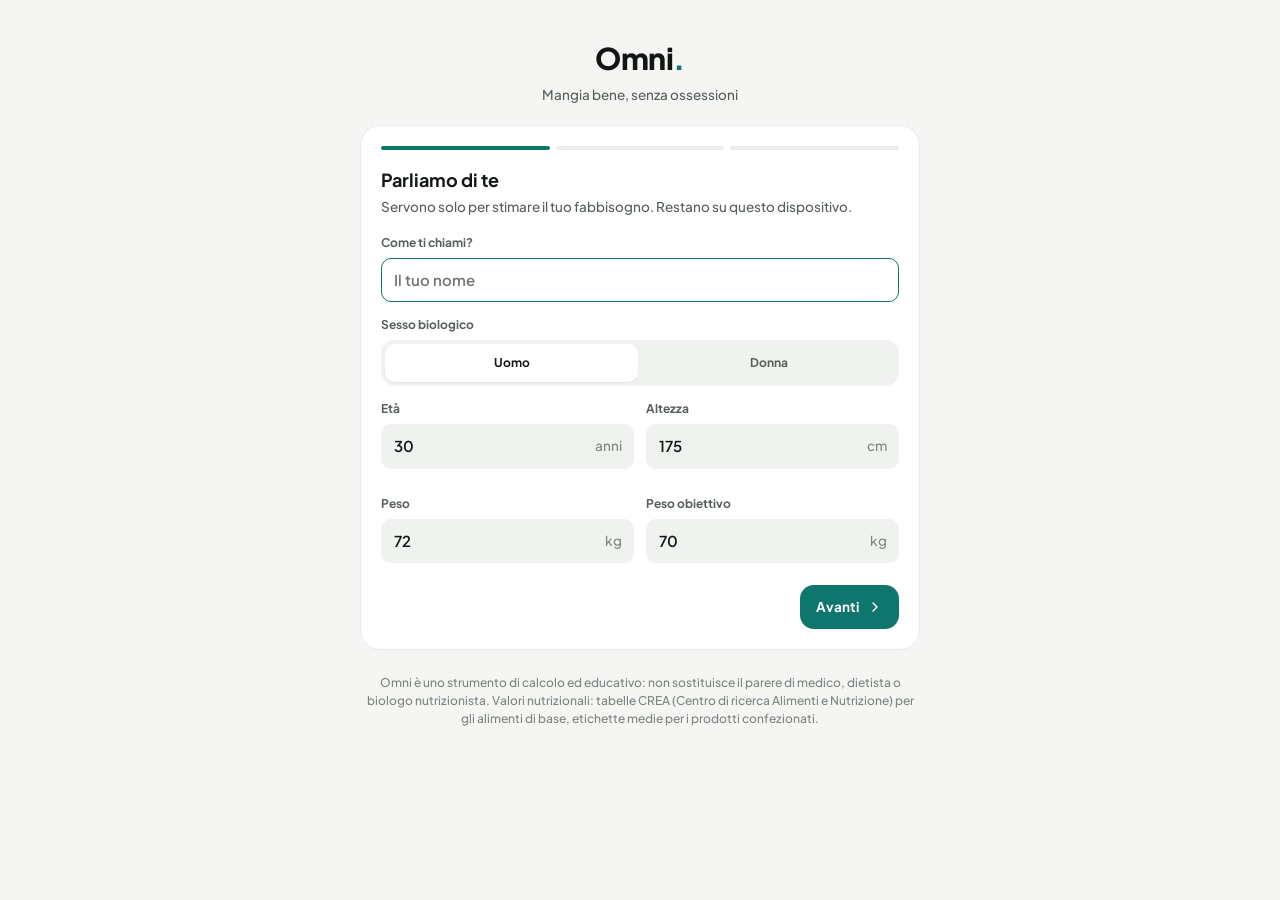
==== index.html @ 766cdf30 "Add files via upload" ====
<!DOCTYPE html>
<html lang="it">
<head>
<meta charset="utf-8">
<meta name="viewport" content="width=device-width, initial-scale=1, viewport-fit=cover">
<meta name="description" content="Piano al grammo, scambi equivalenti e spesa. Flessibile, mai ossessivo.">
<meta name="theme-color" content="#f5f6f4" media="(prefers-color-scheme: light)">
<meta name="theme-color" content="#0c100f" media="(prefers-color-scheme: dark)">
<meta name="apple-mobile-web-app-capable" content="yes">
<meta name="mobile-web-app-capable" content="yes">
<meta name="apple-mobile-web-app-status-bar-style" content="default">
<meta name="apple-mobile-web-app-title" content="Omni">
<title>Omni · Mangia bene, senza ossessioni</title>
<link rel="manifest" href="manifest.webmanifest">
<link rel="icon" type="image/png" sizes="32x32" href="icons/favicon-32.png">
<link rel="apple-touch-icon" href="icons/apple-touch-icon.png">
<link rel="preload" href="fonts/PlusJakartaSans-var.woff" as="font" type="font/woff" crossorigin>
<link rel="stylesheet" href="css/app.css">
</head>
<body>

<header class="app-header">
  <div class="header-left">
    <div class="greeting" id="hdr-greeting">Ciao<small id="hdr-sub"></small></div>
  </div>
  <div class="brand" id="brand" aria-label="Omni">Omni<span class="dot">.</span></div>
  <div class="header-right">
    <button class="avatar-btn" id="hdr-avatar" data-action="go" data-tab="profilo" aria-label="Apri il profilo">OM</button>
  </div>
</header>

<nav class="tabbar" role="tablist" aria-label="Sezioni" id="tabbar"></nav>

<main id="main">
  <section class="view" id="view-oggi" role="tabpanel" aria-label="Oggi"></section>
  <section class="view" id="view-piano" role="tabpanel" aria-label="Piano"></section>
  <section class="view" id="view-scambi" role="tabpanel" aria-label="Scambi"></section>
  <section class="view" id="view-spesa" role="tabpanel" aria-label="Spesa"></section>
  <section class="view" id="view-profilo" role="tabpanel" aria-label="Profilo"></section>
</main>

<button class="fab hidden" id="fab" data-action="open-add-menu" aria-label="Aggiungi">
  <svg class="ic ic-lg" viewBox="0 0 24 24" fill="none" stroke="currentColor" stroke-width="2.2" stroke-linecap="round" aria-hidden="true"><path d="M5 12h14"/><path d="M12 5v14"/></svg>
  <span>Aggiungi</span>
</button>

<div id="wizard-root"></div>
<div id="overlay-root"></div>
<div class="toast-wrap" id="toast-root" aria-live="polite"></div>

<noscript><p style="padding:24px">Omni ha bisogno di JavaScript per funzionare.</p></noscript>

<script src="js/icons.js"></script>
<script src="js/foods.js"></script>
<script src="js/content.js"></script>
<script src="js/core.js"></script>
<script src="js/planner.js"></script>
<script src="js/ui.js"></script>
<script src="js/view-oggi.js"></script>
<script src="js/view-piano.js"></script>
<script src="js/view-scambi.js"></script>
<script src="js/view-spesa.js"></script>
<script src="js/view-profilo.js"></script>
<script src="js/wizard.js"></script>
<script src="js/main.js"></script>
</body>
</html>
---- css/app.css ----
/* ==========================================================================
   OMNI · Design system
   Un solo colore di marca (teal), macro con colori dedicati,
   nessun colore di "allarme" per i numeri nutrizionali.
   ========================================================================== */

@font-face {
  font-family: 'Plus Jakarta Sans';
  src: url('../fonts/PlusJakartaSans-var.woff') format('woff');
  font-weight: 400 800;
  font-style: normal;
  font-display: swap;
}

/* ---------- Token: tema chiaro (base) ---------- */
:root {
  --bg: #f5f6f4;
  --surface: #ffffff;
  --surface-2: #f0f2ef;
  --surface-3: #e5e8e4;
  --text: #121714;
  --text-2: #56605a;
  --text-3: #7c857f;
  --border: rgba(18, 23, 20, 0.08);
  --border-strong: rgba(18, 23, 20, 0.16);

  --brand: #0f766e;
  --brand-hover: #0d6961;
  --brand-ink: #ffffff;
  --brand-soft: rgba(15, 118, 110, 0.1);
  --brand-text: #0f766e;

  --pro: #2563eb;
  --cho: #b7700a;
  --fat: #be3175;
  --veg: #3d8b47;
  --ok: #15803d;
  --ok-soft: rgba(21, 128, 61, 0.1);
  --danger: #c62828;
  --danger-soft: rgba(198, 40, 40, 0.09);
  --calm: #6d5bd0;
  --calm-soft: rgba(109, 91, 208, 0.09);

  --track: rgba(18, 23, 20, 0.08);
  --overlay: rgba(10, 14, 12, 0.45);
  --shadow-sm: 0 1px 2px rgba(18, 23, 20, 0.06);
  --shadow-lg: 0 18px 48px rgba(18, 23, 20, 0.16);

  --fs-xs: 12px;
  --fs-sm: 13.5px;
  --fs-md: 15px;
  --fs-lg: 18px;
  --fs-xl: 22px;
  --fs-num: 34px;

  --r-sm: 10px;
  --r-md: 14px;
  --r-lg: 20px;

  --header-h: 60px;
  --tabbar-h: 64px;
  --font: 'Plus Jakarta Sans', -apple-system, BlinkMacSystemFont, 'Segoe UI', Roboto, sans-serif;
  color-scheme: light;
}

/* ---------- Token: tema scuro ---------- */
@media (prefers-color-scheme: dark) {
  :root:not([data-theme="light"]) {
    --bg: #0c100f;
    --surface: #141918;
    --surface-2: #1b2120;
    --surface-3: #252c2a;
    --text: #edf1ef;
    --text-2: #a1aba6;
    --text-3: #7d8782;
    --border: rgba(255, 255, 255, 0.07);
    --border-strong: rgba(255, 255, 255, 0.15);
    --brand: #45c4a8;
    --brand-hover: #5bd0b6;
    --brand-ink: #04211b;
    --brand-soft: rgba(69, 196, 168, 0.13);
    --brand-text: #6fd6be;
    --pro: #74a9ff;
    --cho: #f0b450;
    --fat: #f285b8;
    --veg: #7cc68a;
    --ok: #5ad48a;
    --ok-soft: rgba(90, 212, 138, 0.12);
    --danger: #f47c7c;
    --danger-soft: rgba(244, 124, 124, 0.12);
    --calm: #a99bf5;
    --calm-soft: rgba(169, 155, 245, 0.12);
    --track: rgba(255, 255, 255, 0.08);
    --overlay: rgba(0, 0, 0, 0.6);
    --shadow-sm: 0 1px 2px rgba(0, 0, 0, 0.3);
    --shadow-lg: 0 18px 48px rgba(0, 0, 0, 0.55);
    color-scheme: dark;
  }
}
:root[data-theme="dark"] {
  --bg: #0c100f;
  --surface: #141918;
  --surface-2: #1b2120;
  --surface-3: #252c2a;
  --text: #edf1ef;
  --text-2: #a1aba6;
  --text-3: #7d8782;
  --border: rgba(255, 255, 255, 0.07);
  --border-strong: rgba(255, 255, 255, 0.15);
  --brand: #45c4a8;
  --brand-hover: #5bd0b6;
  --brand-ink: #04211b;
  --brand-soft: rgba(69, 196, 168, 0.13);
  --brand-text: #6fd6be;
  --pro: #74a9ff;
  --cho: #f0b450;
  --fat: #f285b8;
  --veg: #7cc68a;
  --ok: #5ad48a;
  --ok-soft: rgba(90, 212, 138, 0.12);
  --danger: #f47c7c;
  --danger-soft: rgba(244, 124, 124, 0.12);
  --calm: #a99bf5;
  --calm-soft: rgba(169, 155, 245, 0.12);
  --track: rgba(255, 255, 255, 0.08);
  --overlay: rgba(0, 0, 0, 0.6);
  --shadow-sm: 0 1px 2px rgba(0, 0, 0, 0.3);
  --shadow-lg: 0 18px 48px rgba(0, 0, 0, 0.55);
  color-scheme: dark;
}

/* ---------- Base ---------- */
*, *::before, *::after { box-sizing: border-box; margin: 0; padding: 0; }
html { -webkit-text-size-adjust: 100%; }
body {
  font-family: var(--font);
  background: var(--bg);
  color: var(--text);
  font-size: var(--fs-md);
  font-weight: 500;
  line-height: 1.5;
  min-height: 100vh;
  -webkit-font-smoothing: antialiased;
  -webkit-tap-highlight-color: transparent;
  padding-bottom: 40px;
}
button, input, select, textarea { font: inherit; color: inherit; }
button { cursor: pointer; background: none; border: none; }
a { color: var(--brand-text); }
.ic { width: 20px; height: 20px; flex-shrink: 0; }
.ic-sm { width: 16px; height: 16px; }
.ic-lg { width: 24px; height: 24px; }
.num { font-variant-numeric: tabular-nums; }
.muted { color: var(--text-2); }
.faint { color: var(--text-3); }
.small { font-size: var(--fs-sm); }
.xs { font-size: var(--fs-xs); }
.hidden { display: none !important; }
.sr-only { position: absolute; width: 1px; height: 1px; overflow: hidden; clip: rect(0 0 0 0); white-space: nowrap; }

:focus-visible { outline: 2px solid var(--brand); outline-offset: 2px; border-radius: 6px; }

@media (prefers-reduced-motion: reduce) {
  *, *::before, *::after { animation-duration: 0.01ms !important; transition-duration: 0.01ms !important; }
}

/* ---------- Header: tre colonne realmente simmetriche ---------- */
.app-header {
  position: sticky; top: 0; z-index: 40;
  height: var(--header-h);
  padding: 0 24px;
  padding-top: env(safe-area-inset-top);
  box-sizing: content-box;
  display: grid;
  grid-template-columns: minmax(0, 1fr) auto minmax(0, 1fr);
  align-items: center;
  gap: 12px;
  background: color-mix(in srgb, var(--surface) 88%, transparent);
  backdrop-filter: blur(14px);
  -webkit-backdrop-filter: blur(14px);
  border-bottom: 1px solid var(--border);
}
.header-left { min-width: 0; }
.greeting { font-size: var(--fs-md); font-weight: 700; white-space: nowrap; overflow: hidden; text-overflow: ellipsis; }
.greeting small { display: block; font-size: var(--fs-xs); font-weight: 500; color: var(--text-2); }
.brand {
  font-size: 22px; font-weight: 800; letter-spacing: -0.6px;
  color: var(--text); display: inline-flex; align-items: baseline;
}
.brand .dot { color: var(--brand); }
.header-right { display: flex; justify-content: flex-end; }
.avatar-btn {
  width: 38px; height: 38px; border-radius: 50%;
  background: var(--brand-soft); color: var(--brand-text);
  font-weight: 700; font-size: 13px;
  display: inline-flex; align-items: center; justify-content: center;
}
.avatar-btn:hover { background: color-mix(in srgb, var(--brand) 22%, transparent); }

/* ---------- Navigazione ---------- */
.tabbar {
  display: flex; justify-content: center; gap: 4px;
  max-width: 1100px; margin: 16px auto 0; padding: 0 24px;
}
.tab {
  min-height: 42px; padding: 8px 16px; border-radius: 999px;
  display: inline-flex; align-items: center; gap: 8px;
  color: var(--text-2); font-weight: 600; font-size: var(--fs-sm);
  transition: background 0.15s, color 0.15s;
}
.tab:hover { background: var(--surface-2); color: var(--text); }
.tab[aria-selected="true"] { background: var(--surface); color: var(--text); box-shadow: var(--shadow-sm), 0 0 0 1px var(--border); }
.tab[aria-selected="true"] .ic { color: var(--brand-text); }

@media (max-width: 820px) {
  .app-header { padding-left: 16px; padding-right: 16px; }
  .greeting { display: none; }
  body { padding-bottom: calc(var(--tabbar-h) + env(safe-area-inset-bottom) + 24px); }
  .tabbar {
    position: fixed; left: 0; right: 0; bottom: 0; z-index: 45;
    margin: 0; padding: 6px 8px calc(6px + env(safe-area-inset-bottom));
    background: color-mix(in srgb, var(--surface) 94%, transparent);
    backdrop-filter: blur(14px); -webkit-backdrop-filter: blur(14px);
    border-top: 1px solid var(--border);
    gap: 0; justify-content: space-around;
  }
  .tab {
    flex: 1; flex-direction: column; gap: 3px; padding: 6px 2px; min-height: 52px;
    font-size: 11px; border-radius: 12px;
  }
  .tab[aria-selected="true"] { background: none; box-shadow: none; color: var(--brand-text); }
  .tab:hover { background: none; }
}

/* ---------- Layout ---------- */
main { max-width: 1100px; margin: 0 auto; padding: 20px 24px 0; }
@media (max-width: 820px) { main { padding: 14px 16px 0; } }
.view { display: none; }
.view.active { display: block; animation: fade 0.18s ease; }
@keyframes fade { from { opacity: 0; transform: translateY(3px); } to { opacity: 1; transform: none; } }

.split { display: grid; grid-template-columns: 400px minmax(0, 1fr); gap: 20px; align-items: start; }
.split-wide { display: grid; grid-template-columns: minmax(0, 1.1fr) minmax(0, 1fr); gap: 20px; align-items: start; }
@media (max-width: 960px) { .split, .split-wide { grid-template-columns: 1fr; } }
.today-wrap { max-width: 720px; margin: 0 auto; }
.stack > * + * { margin-top: 16px; }
.row { display: flex; align-items: center; gap: 10px; }
.row-wrap { display: flex; align-items: center; gap: 8px; flex-wrap: wrap; }
.between { display: flex; align-items: center; justify-content: space-between; gap: 10px; }
.spacer { flex: 1; }
.grid-2 { display: grid; grid-template-columns: 1fr 1fr; gap: 12px; }
.grid-3 { display: grid; grid-template-columns: repeat(3, 1fr); gap: 12px; }
@media (max-width: 560px) { .grid-3 { gap: 8px; } }

/* ---------- Card ---------- */
.card {
  background: var(--surface);
  border: 1px solid var(--border);
  border-radius: var(--r-lg);
  padding: 20px;
}
@media (max-width: 560px) { .card { padding: 16px; } }
.card + .card { margin-top: 16px; }
.card-head { display: flex; align-items: center; justify-content: space-between; gap: 10px; margin-bottom: 14px; }
.card-title { font-size: var(--fs-lg); font-weight: 700; letter-spacing: -0.2px; display: flex; align-items: center; gap: 8px; }
.card-sub { color: var(--text-2); font-size: var(--fs-sm); margin-top: -8px; margin-bottom: 16px; }
.section-label { font-size: var(--fs-xs); font-weight: 700; color: var(--text-2); margin-bottom: 8px; letter-spacing: 0.02em; }
.divider { height: 1px; background: var(--border); margin: 16px 0; border: 0; }

/* ---------- Pulsanti ---------- */
.btn {
  min-height: 44px; padding: 10px 16px; border-radius: var(--r-md);
  display: inline-flex; align-items: center; justify-content: center; gap: 8px;
  font-weight: 700; font-size: var(--fs-sm); white-space: nowrap;
  transition: background 0.15s, color 0.15s, transform 0.1s;
}
.btn:active { transform: scale(0.985); }
.btn:disabled { opacity: 0.45; cursor: not-allowed; }
.btn-primary { background: var(--brand); color: var(--brand-ink); }
.btn-primary:hover { background: var(--brand-hover); }
.btn-secondary { background: var(--surface-2); color: var(--text); }
.btn-secondary:hover { background: var(--surface-3); }
.btn-ghost { color: var(--text-2); }
.btn-ghost:hover { background: var(--surface-2); color: var(--text); }
.btn-soft { background: var(--brand-soft); color: var(--brand-text); }
.btn-soft:hover { background: color-mix(in srgb, var(--brand) 20%, transparent); }
.btn-danger { background: var(--danger-soft); color: var(--danger); }
.btn-block { width: 100%; }
.btn-sm { min-height: 36px; padding: 6px 12px; font-size: var(--fs-xs); border-radius: var(--r-sm); }
.icon-btn {
  width: 40px; height: 40px; border-radius: var(--r-sm);
  display: inline-flex; align-items: center; justify-content: center;
  color: var(--text-2); flex-shrink: 0;
}
.icon-btn:hover { background: var(--surface-2); color: var(--text); }
.icon-btn.sm { width: 34px; height: 34px; }

/* ---------- Form ---------- */
.field { display: flex; flex-direction: column; gap: 6px; margin-bottom: 14px; }
.field > label, .field-label { font-size: var(--fs-xs); font-weight: 700; color: var(--text-2); }
.input, select.input {
  width: 100%; min-height: 44px; padding: 10px 12px;
  background: var(--surface-2); border: 1px solid transparent; border-radius: var(--r-sm);
  font-weight: 600; font-size: var(--fs-md); color: var(--text);
  transition: border-color 0.15s, background 0.15s;
}
.input:focus { outline: none; border-color: var(--brand); background: var(--surface); }
.input[readonly] { color: var(--text-2); }
.input-num { text-align: center; font-variant-numeric: tabular-nums; }
.input-suffix { position: relative; }
.input-suffix .input { padding-right: 44px; }
.input-suffix .suffix { position: absolute; right: 12px; top: 50%; transform: translateY(-50%); color: var(--text-3); font-size: var(--fs-sm); pointer-events: none; }
.help { font-size: var(--fs-xs); color: var(--text-3); }
select.input { appearance: none; background-image: linear-gradient(45deg, transparent 50%, var(--text-3) 50%), linear-gradient(135deg, var(--text-3) 50%, transparent 50%); background-position: calc(100% - 18px) 50%, calc(100% - 13px) 50%; background-size: 5px 5px; background-repeat: no-repeat; padding-right: 32px; }

.seg { display: grid; grid-auto-flow: column; grid-auto-columns: 1fr; gap: 4px; background: var(--surface-2); padding: 4px; border-radius: var(--r-md); }
.seg button { min-height: 38px; padding: 6px 8px; border-radius: var(--r-sm); font-size: var(--fs-xs); font-weight: 700; color: var(--text-2); }
.seg button[aria-pressed="true"] { background: var(--surface); color: var(--text); box-shadow: var(--shadow-sm); }
@media (max-width: 420px) { .seg.wrap4 { grid-auto-flow: row; grid-template-columns: 1fr 1fr; } }

.chips { display: flex; flex-wrap: wrap; gap: 6px; }
.chip {
  min-height: 34px; padding: 6px 12px; border-radius: 999px;
  background: var(--surface-2); color: var(--text-2);
  font-size: var(--fs-xs); font-weight: 700;
  display: inline-flex; align-items: center; gap: 6px;
}
.chip:hover { color: var(--text); }
.chip[aria-pressed="true"] { background: var(--text); color: var(--surface); }

.switch { position: relative; width: 42px; height: 26px; flex-shrink: 0; }
.switch input { opacity: 0; width: 100%; height: 100%; position: absolute; margin: 0; cursor: pointer; z-index: 1; }
.switch span { position: absolute; inset: 0; background: var(--surface-3); border-radius: 999px; transition: background 0.15s; }
.switch span::after { content: ''; position: absolute; width: 20px; height: 20px; left: 3px; top: 3px; border-radius: 50%; background: #fff; box-shadow: 0 1px 3px rgba(0,0,0,.25); transition: transform 0.15s; }
.switch input:checked + span { background: var(--brand); }
.switch input:checked + span::after { transform: translateX(16px); }
.switch input:focus-visible + span { outline: 2px solid var(--brand); outline-offset: 2px; }

.check { display: flex; align-items: flex-start; gap: 10px; font-size: var(--fs-sm); cursor: pointer; }
.check input { width: 18px; height: 18px; margin-top: 2px; accent-color: var(--brand); flex-shrink: 0; }

/* ---------- Barre ---------- */
.bar { height: 8px; background: var(--track); border-radius: 999px; overflow: hidden; }
.bar > i { display: block; height: 100%; width: 0; border-radius: 999px; background: var(--brand); transition: width 0.35s cubic-bezier(.4,0,.2,1); }
.bar.lg { height: 10px; }

/* ---------- Oggi: date strip ---------- */
.datebar { display: flex; align-items: center; gap: 4px; margin-bottom: 10px; }
.month-btn { position: relative; display: inline-flex; align-items: center; gap: 6px; font-weight: 700; font-size: var(--fs-md); padding: 6px 10px; border-radius: var(--r-sm); text-transform: capitalize; }
.month-btn:hover { background: var(--surface-2); }
.month-btn input { position: absolute; inset: 0; opacity: 0; width: 100%; cursor: pointer; }
.days { display: grid; grid-template-columns: repeat(7, 1fr); gap: 6px; margin-bottom: 16px; }
.day {
  min-height: 60px; border-radius: var(--r-md); background: var(--surface);
  border: 1px solid var(--border);
  display: flex; flex-direction: column; align-items: center; justify-content: center; gap: 1px;
}
.day small { font-size: 11px; font-weight: 600; color: var(--text-2); text-transform: capitalize; }
.day b { font-size: 16px; font-weight: 700; font-variant-numeric: tabular-nums; }
.day i { width: 5px; height: 5px; border-radius: 50%; background: transparent; }
.day.logged i { background: var(--brand); }
.day.today small { color: var(--brand-text); }
.day[aria-current="date"] { background: var(--text); border-color: var(--text); }
.day[aria-current="date"] small, .day[aria-current="date"] b { color: var(--surface); }
.day[aria-current="date"].logged i { background: var(--surface); }
.day.future { opacity: 0.6; }

/* ---------- Oggi: nota del coach ---------- */
.coach {
  display: flex; gap: 12px; align-items: flex-start;
  padding: 14px 16px; border-radius: var(--r-lg);
  background: var(--brand-soft); color: var(--text); margin-bottom: 16px;
}
.coach .ic { color: var(--brand-text); margin-top: 2px; }
.coach b { display: block; font-size: var(--fs-sm); font-weight: 700; }
.coach p { font-size: var(--fs-sm); color: var(--text-2); }
.coach .btn { margin-left: auto; }
.coach.calm { background: var(--calm-soft); }
.coach.calm .ic { color: var(--calm); }

/* ---------- Oggi: riepilogo ---------- */
.kcal-hero { display: flex; align-items: flex-end; justify-content: space-between; gap: 12px; flex-wrap: wrap; margin-bottom: 10px; }
.kcal-num { font-size: var(--fs-num); font-weight: 800; letter-spacing: -1px; line-height: 1; font-variant-numeric: tabular-nums; }
.kcal-num span { font-size: var(--fs-md); font-weight: 600; color: var(--text-2); letter-spacing: 0; }
.status-pill { font-size: var(--fs-xs); font-weight: 700; padding: 5px 10px; border-radius: 999px; background: var(--surface-2); color: var(--text-2); }
.status-pill.ok { background: var(--ok-soft); color: var(--ok); }
.status-pill.calm { background: var(--calm-soft); color: var(--calm); }
.macro { background: var(--surface-2); border-radius: var(--r-md); padding: 12px; }
.macro-top { display: flex; justify-content: space-between; align-items: center; gap: 6px; margin-bottom: 4px; }
.macro-name { font-size: var(--fs-xs); font-weight: 700; display: inline-flex; align-items: center; gap: 6px; }
.macro-name::before { content: ''; width: 8px; height: 8px; border-radius: 50%; background: currentColor; }
.macro-val { font-size: var(--fs-xl); font-weight: 800; font-variant-numeric: tabular-nums; letter-spacing: -0.4px; }
.macro-val span { font-size: var(--fs-sm); font-weight: 600; color: var(--text-2); }
.macro-delta { font-size: 11.5px; color: var(--text-2); margin-top: 6px; font-weight: 600; }
.macro-delta.ok { color: var(--ok); }
.macro .bar { margin-top: 8px; height: 6px; }
@media (max-width: 480px) {
  .macro { padding: 10px; }
  .macro-val { font-size: var(--fs-lg); }
  .macro-name { font-size: 11px; }
}
.c-pro { color: var(--pro); } .c-cho { color: var(--cho); } .c-fat { color: var(--fat); } .c-veg { color: var(--veg); }
.bg-pro { background: var(--pro) !important; } .bg-cho { background: var(--cho) !important; } .bg-fat { background: var(--fat) !important; }

.complete-day {
  margin-top: 16px; padding: 12px 14px; border-radius: var(--r-md);
  background: var(--surface-2); display: flex; align-items: center; gap: 12px; flex-wrap: wrap;
}
.complete-day p { flex: 1; min-width: 200px; font-size: var(--fs-sm); color: var(--text-2); }
.complete-day b { color: var(--text); display: block; }

/* ---------- Oggi: acqua ---------- */
.water { display: flex; align-items: center; gap: 12px; flex-wrap: wrap; }
.water-info { flex: 1; min-width: 160px; }
.water-info .between { margin-bottom: 8px; }
.water .bar > i { background: var(--pro); }
.water-btns { display: flex; gap: 6px; }

/* ---------- Oggi: pasti ---------- */
.meal { background: var(--surface); border: 1px solid var(--border); border-radius: var(--r-lg); padding: 14px 16px; }
.meal + .meal { margin-top: 12px; }
.meal-head { display: flex; align-items: center; gap: 8px; margin-bottom: 4px; }
.meal-name { font-size: var(--fs-md); font-weight: 700; background: none; border: 1px solid transparent; border-radius: 8px; padding: 4px 6px; margin-left: -6px; min-width: 0; flex: 1; }
.meal-name:hover { border-color: var(--border); }
.meal-name:focus { outline: none; border-color: var(--brand); background: var(--surface-2); }
.meal-kcal { font-size: var(--fs-sm); color: var(--text-2); font-weight: 600; white-space: nowrap; font-variant-numeric: tabular-nums; }
.item {
  display: flex; align-items: center; gap: 10px;
  padding: 10px 0; border-top: 1px solid var(--border);
}
.item:first-of-type { border-top: 0; }
.item-dot { width: 8px; height: 8px; border-radius: 50%; flex-shrink: 0; }
.item-main { flex: 1; min-width: 0; }
.item-name { font-weight: 600; font-size: var(--fs-sm); white-space: nowrap; overflow: hidden; text-overflow: ellipsis; }
.item-meta { font-size: var(--fs-xs); color: var(--text-2); font-variant-numeric: tabular-nums; }
.item-grams { width: 74px; min-height: 38px; padding: 6px 4px; text-align: center; font-weight: 700; font-size: var(--fs-sm); }
.item-grams-wrap { position: relative; }
.item-grams-wrap::after { content: 'g'; position: absolute; right: 8px; top: 50%; transform: translateY(-50%); font-size: var(--fs-xs); color: var(--text-3); pointer-events: none; }
.item-grams-wrap .input { padding-right: 18px; }
.item.free .item-name { white-space: normal; }
.badge { font-size: 10.5px; font-weight: 700; padding: 2px 7px; border-radius: 999px; background: var(--surface-2); color: var(--text-2); white-space: nowrap; }
.badge.home { background: var(--ok-soft); color: var(--ok); }
.badge.calm { background: var(--calm-soft); color: var(--calm); }
.swap-drawer { padding: 4px 0 12px; }
.swap-list { display: grid; grid-template-columns: repeat(auto-fill, minmax(210px, 1fr)); gap: 8px; margin-top: 8px; }
.swap-opt {
  text-align: left; padding: 10px 12px; border-radius: var(--r-md);
  background: var(--surface-2); border: 1px solid transparent;
  display: flex; align-items: center; justify-content: space-between; gap: 8px;
}
.swap-opt:hover { border-color: var(--brand); }
.swap-opt b { font-size: var(--fs-sm); font-weight: 600; display: block; }
.swap-opt small { color: var(--text-2); font-size: var(--fs-xs); }
.swap-opt .g { font-weight: 800; color: var(--brand-text); font-variant-numeric: tabular-nums; white-space: nowrap; }

.ghost {
  margin-top: 6px; padding: 12px; border-radius: var(--r-md);
  border: 1px dashed var(--border-strong);
  display: flex; gap: 8px; flex-wrap: wrap; align-items: center;
}
.ghost-load { text-align: left; flex: 1; min-width: 200px; padding: 8px 10px; border-radius: var(--r-sm); }
.ghost-load:hover { background: var(--brand-soft); }
.ghost-load b { display: flex; align-items: center; gap: 6px; font-size: var(--fs-sm); color: var(--brand-text); }
.ghost-load small { display: block; color: var(--text-2); font-size: var(--fs-xs); margin-top: 2px; }
.meal-foot { display: flex; gap: 6px; margin-top: 6px; flex-wrap: wrap; }

.fab {
  position: fixed; right: max(24px, calc((100vw - 1100px) / 2 + 24px)); bottom: 28px; z-index: 44;
  height: 56px; padding: 0 20px 0 16px; border-radius: 999px;
  background: var(--brand); color: var(--brand-ink);
  display: inline-flex; align-items: center; gap: 8px; font-weight: 700;
  box-shadow: var(--shadow-lg);
}
.fab:hover { background: var(--brand-hover); }
@media (max-width: 820px) {
  .fab { right: 16px; bottom: calc(var(--tabbar-h) + env(safe-area-inset-bottom) + 14px); width: 56px; padding: 0; justify-content: center; }
  .fab span { display: none; }
}

/* ---------- Overlay: sheet / dialog ---------- */
.overlay {
  position: fixed; inset: 0; z-index: 100; background: var(--overlay);
  display: flex; align-items: center; justify-content: center; padding: 16px;
  animation: fade 0.15s ease;
}
.sheet {
  width: 100%; max-width: 520px; max-height: min(88vh, 760px);
  background: var(--surface); border-radius: 22px; box-shadow: var(--shadow-lg);
  display: flex; flex-direction: column; overflow: hidden;
}
.sheet-head { display: flex; align-items: center; gap: 8px; padding: 16px 16px 8px 20px; }
.sheet-head h2 { font-size: var(--fs-lg); font-weight: 700; flex: 1; }
.sheet-body { padding: 8px 20px 20px; overflow-y: auto; overscroll-behavior: contain; }
.sheet-foot { padding: 12px 20px calc(16px + env(safe-area-inset-bottom)); border-top: 1px solid var(--border); display: flex; gap: 8px; }
.sheet-foot .btn { flex: 1; }
@media (max-width: 640px) {
  .overlay { align-items: flex-end; padding: 0; }
  .sheet { max-width: none; border-radius: 22px 22px 0 0; max-height: 92vh; animation: up 0.22s cubic-bezier(.2,.8,.2,1); }
}
@keyframes up { from { transform: translateY(40px); opacity: 0.6; } to { transform: none; opacity: 1; } }

.action-list { display: flex; flex-direction: column; gap: 4px; }
.action {
  display: flex; align-items: center; gap: 14px; padding: 12px; border-radius: var(--r-md); text-align: left; width: 100%;
}
.action:hover { background: var(--surface-2); }
.action .ic-wrap { width: 40px; height: 40px; border-radius: 12px; background: var(--surface-2); display: inline-flex; align-items: center; justify-content: center; color: var(--text-2); flex-shrink: 0; }
.action:hover .ic-wrap { background: var(--surface); }
.action b { display: block; font-size: var(--fs-sm); font-weight: 700; }
.action small { color: var(--text-2); font-size: var(--fs-xs); }
.action.brand .ic-wrap { background: var(--brand-soft); color: var(--brand-text); }
.action.calm .ic-wrap { background: var(--calm-soft); color: var(--calm); }
.action.danger b { color: var(--danger); }

.preset-grid { display: grid; grid-template-columns: repeat(2, 1fr); gap: 8px; }
.preset {
  padding: 12px; border-radius: var(--r-md); background: var(--surface-2); text-align: left;
  border: 2px solid transparent; display: flex; flex-direction: column; gap: 2px;
}
.preset[aria-pressed="true"] { border-color: var(--calm); background: var(--calm-soft); }
.preset .em { font-size: 22px; line-height: 1.2; }
.preset b { font-size: var(--fs-sm); font-weight: 700; }
.preset small { color: var(--text-2); font-size: var(--fs-xs); }

.preview-box { background: var(--surface-2); border-radius: var(--r-md); padding: 12px; display: flex; justify-content: space-between; gap: 8px; flex-wrap: wrap; font-size: var(--fs-sm); }

/* ---------- Toast ---------- */
.toast-wrap { position: fixed; left: 50%; transform: translateX(-50%); bottom: 28px; z-index: 200; width: max-content; max-width: calc(100vw - 32px); }
@media (max-width: 820px) { .toast-wrap { bottom: calc(var(--tabbar-h) + env(safe-area-inset-bottom) + 16px); } }
.toast {
  display: flex; align-items: center; gap: 12px;
  background: var(--text); color: var(--surface);
  padding: 12px 12px 12px 18px; border-radius: 999px; box-shadow: var(--shadow-lg);
  font-size: var(--fs-sm); font-weight: 600;
  animation: up 0.2s ease;
}
.toast .ic { color: var(--brand); }
.toast button { color: var(--brand); font-weight: 800; padding: 6px 10px; border-radius: 999px; }
.toast button:hover { background: rgba(127,127,127,.18); }
.toast:not(:has(button)) { padding-right: 18px; }

/* ---------- Ricerca alimenti (componente unico) ---------- */
.picker { position: relative; }
.picker .ic-search { position: absolute; left: 12px; top: 50%; transform: translateY(-50%); color: var(--text-3); pointer-events: none; width: 18px; height: 18px; }
.picker .input { padding-left: 38px; padding-right: 34px; text-overflow: ellipsis; }
.picker .picker-clear { position: absolute; right: 4px; top: 50%; transform: translateY(-50%); width: 34px; height: 34px; }
.picker-list {
  position: absolute; left: 0; right: 0; top: calc(100% + 4px); z-index: 60;
  background: var(--surface); border: 1px solid var(--border-strong); border-radius: var(--r-md);
  box-shadow: var(--shadow-lg); max-height: 300px; overflow-y: auto; padding: 4px;
}
.picker-list.inline { position: static; box-shadow: none; max-height: 280px; margin-top: 6px; }
.picker-sec { font-size: 11px; font-weight: 700; color: var(--text-3); padding: 8px 10px 4px; }
.picker-opt { display: flex; align-items: center; gap: 10px; width: 100%; padding: 8px 10px; border-radius: var(--r-sm); text-align: left; }
.picker-opt:hover, .picker-opt.hl { background: var(--surface-2); }
.picker-opt .item-dot { margin-top: 1px; }
.picker-opt b { font-weight: 600; font-size: var(--fs-sm); display: block; }
.picker-opt small { color: var(--text-2); font-size: 11.5px; font-variant-numeric: tabular-nums; }
.picker-empty { padding: 14px 10px; color: var(--text-2); font-size: var(--fs-sm); }

/* ---------- Piano ---------- */
.target-grid { display: grid; grid-template-columns: repeat(4, 1fr); gap: 8px; }
.target { background: var(--surface-2); border-radius: var(--r-md); padding: 10px; text-align: center; }
.target small { display: block; font-size: 11px; font-weight: 700; }
.target b { font-size: var(--fs-lg); font-weight: 800; font-variant-numeric: tabular-nums; }
.target b span { font-size: var(--fs-xs); font-weight: 600; color: var(--text-2); }
.target .input { min-height: 38px; padding: 6px; text-align: center; font-weight: 800; background: var(--surface); margin-top: 2px; }
.note { font-size: var(--fs-xs); color: var(--text-2); display: flex; gap: 6px; align-items: flex-start; margin-top: 8px; }
.note .ic { width: 14px; height: 14px; margin-top: 2px; color: var(--text-3); }

.slot { border: 1px solid var(--border); border-radius: var(--r-md); background: var(--surface); }
.slot + .slot { margin-top: 8px; }
.slot.off { background: transparent; }
.slot.off .slot-name { color: var(--text-3); }
.slot-head { display: flex; align-items: center; gap: 6px; padding: 8px 8px 8px 12px; }
.slot-name { flex: 1; min-width: 0; font-weight: 700; font-size: var(--fs-sm); background: none; border: 1px solid transparent; border-radius: 8px; padding: 6px; }
.slot-name:focus { outline: none; border-color: var(--brand); background: var(--surface-2); }
.slot-body { padding: 4px 12px 12px; display: grid; gap: 8px; }
.slot-role { display: grid; grid-template-columns: 74px 1fr; align-items: center; gap: 8px; }
.slot-role > span { font-size: var(--fs-xs); font-weight: 700; display: inline-flex; align-items: center; gap: 6px; }
.slot-role > span::before { content: ''; width: 7px; height: 7px; border-radius: 50%; background: currentColor; }

.plan-meal { background: var(--surface-2); border-radius: var(--r-md); padding: 12px 14px; }
.plan-meal + .plan-meal { margin-top: 10px; }
.plan-meal-head { display: flex; justify-content: space-between; align-items: baseline; gap: 8px; margin-bottom: 6px; }
.plan-meal-head b { font-size: var(--fs-md); }
.plan-item { display: grid; grid-template-columns: 62px 1fr auto; gap: 8px; padding: 6px 0; border-top: 1px solid var(--border); align-items: baseline; }
.plan-item:first-of-type { border-top: 0; }
.plan-item .g { font-weight: 800; color: var(--brand-text); font-variant-numeric: tabular-nums; }
.plan-item .nm { font-weight: 600; font-size: var(--fs-sm); }
.plan-item .eq { display: block; font-size: 11.5px; color: var(--text-2); font-weight: 500; }
.plan-item .kc { font-size: var(--fs-xs); color: var(--text-2); font-variant-numeric: tabular-nums; white-space: nowrap; }
.plan-totals { display: flex; gap: 14px; flex-wrap: wrap; font-size: var(--fs-sm); margin-bottom: 14px; padding: 12px 14px; border-radius: var(--r-md); background: var(--brand-soft); }
.plan-totals b { font-variant-numeric: tabular-nums; }

.savebar {
  position: sticky; bottom: 16px; z-index: 30; margin-top: 16px;
  display: flex; align-items: center; gap: 10px; flex-wrap: wrap;
  background: var(--text); color: var(--surface);
  padding: 10px 10px 10px 18px; border-radius: 999px; box-shadow: var(--shadow-lg);
}
.savebar p { flex: 1; font-size: var(--fs-sm); font-weight: 600; min-width: 140px; }
.savebar .btn-ghost { color: var(--surface); opacity: 0.8; }
.savebar .btn-ghost:hover { background: rgba(127,127,127,.2); color: var(--surface); }
@media (max-width: 820px) { .savebar { bottom: calc(var(--tabbar-h) + env(safe-area-inset-bottom) + 12px); border-radius: var(--r-lg); } }

/* ---------- Scambi ---------- */
.ref-box { background: var(--surface-2); border-radius: var(--r-md); padding: 14px; }
.ref-head { font-size: var(--fs-xl); font-weight: 800; letter-spacing: -0.3px; margin: 2px 0 10px; }
.ref-macros { display: grid; grid-template-columns: repeat(4, 1fr); gap: 6px; text-align: center; font-size: var(--fs-xs); }
.ref-macros b { display: block; font-size: var(--fs-md); font-variant-numeric: tabular-nums; }
.grams-row { display: grid; grid-template-columns: 44px 1fr 44px; gap: 8px; }
.grams-row .input { font-size: var(--fs-xl); font-weight: 800; text-align: center; }
details.adv { border-top: 1px solid var(--border); margin-top: 4px; padding-top: 4px; }
details.adv summary { list-style: none; cursor: pointer; display: flex; align-items: center; gap: 6px; padding: 10px 0; font-weight: 700; font-size: var(--fs-sm); color: var(--text-2); }
details.adv summary::-webkit-details-marker { display: none; }
details.adv[open] summary .ic { transform: rotate(180deg); }
.alt-grid { display: grid; grid-template-columns: repeat(auto-fill, minmax(240px, 1fr)); gap: 10px; }
.alt {
  background: var(--surface-2); border-radius: var(--r-md); padding: 14px;
  display: flex; flex-direction: column; gap: 10px; border: 1px solid transparent;
}
.alt.home { border-color: color-mix(in srgb, var(--ok) 45%, transparent); }
.alt-top { display: flex; justify-content: space-between; gap: 8px; align-items: flex-start; }
.alt-name { font-weight: 700; font-size: var(--fs-sm); }
.alt-g { font-size: 26px; font-weight: 800; color: var(--brand-text); line-height: 1; font-variant-numeric: tabular-nums; text-align: right; white-space: nowrap; }
.alt-g span { font-size: var(--fs-sm); font-weight: 600; }
.alt-g small { display: block; font-size: 11px; color: var(--text-3); font-weight: 600; margin-top: 2px; }
.alt-macros { font-size: var(--fs-xs); color: var(--text-2); font-variant-numeric: tabular-nums; }
.alt-actions { display: flex; gap: 6px; }
.alt-actions .btn { flex: 1; }
.empty { text-align: center; padding: 28px 16px; color: var(--text-2); font-size: var(--fs-sm); }
.empty .ic { width: 32px; height: 32px; color: var(--text-3); margin-bottom: 8px; }
.empty b { display: block; color: var(--text); font-size: var(--fs-md); margin-bottom: 4px; }

/* ---------- Spesa ---------- */
.subtabs { margin-bottom: 16px; max-width: 420px; }
.aisle { margin-bottom: 14px; }
.aisle-title { font-size: var(--fs-xs); font-weight: 700; color: var(--text-2); margin-bottom: 6px; }
.shop-item {
  display: flex; align-items: center; gap: 12px; width: 100%; text-align: left;
  min-height: 48px; padding: 10px 12px; border-radius: var(--r-md); background: var(--surface-2);
}
.shop-item + .shop-item { margin-top: 6px; }
.shop-item .box { width: 22px; height: 22px; border-radius: 7px; border: 2px solid var(--border-strong); display: inline-flex; align-items: center; justify-content: center; flex-shrink: 0; }
.shop-item.done .box { background: var(--brand); border-color: var(--brand); color: var(--brand-ink); }
.shop-item.done .lbl { text-decoration: line-through; color: var(--text-3); }
.shop-item .lbl { flex: 1; font-weight: 600; font-size: var(--fs-sm); }
.shop-item .qty { font-weight: 700; font-size: var(--fs-sm); color: var(--text-2); font-variant-numeric: tabular-nums; }
.food-row { display: flex; align-items: center; gap: 10px; padding: 10px 4px; border-top: 1px solid var(--border); }
.food-row:first-child { border-top: 0; }
.food-list { max-height: 520px; overflow-y: auto; }

/* ---------- Profilo ---------- */
.stat-grid { display: grid; grid-template-columns: repeat(3, 1fr); gap: 8px; }
.stat { background: var(--surface-2); border-radius: var(--r-md); padding: 12px; }
.stat small { display: block; font-size: 11px; font-weight: 700; color: var(--text-2); }
.stat b { font-size: var(--fs-lg); font-weight: 800; font-variant-numeric: tabular-nums; }
.chart { background: var(--surface-2); border-radius: var(--r-md); padding: 10px; }
.chart svg { display: block; width: 100%; height: auto; }
.chart .grid line { stroke: var(--border); }
.chart .lbl { fill: var(--text-3); font-size: 10px; font-family: var(--font); }
.chart .raw { fill: var(--text-3); }
.chart .trend { fill: none; stroke: var(--brand); stroke-width: 2.5; stroke-linejoin: round; stroke-linecap: round; }
.chart .goal { stroke: var(--ok); stroke-dasharray: 4 4; stroke-width: 1.4; }
.chart .goal-lbl { fill: var(--ok); font-size: 10px; font-weight: 700; font-family: var(--font); }
.chart .dot-last { fill: var(--brand); }
.legend { display: flex; gap: 14px; font-size: var(--fs-xs); color: var(--text-2); margin-top: 8px; }
.legend i { display: inline-block; width: 14px; height: 3px; border-radius: 2px; background: var(--brand); vertical-align: middle; margin-right: 6px; }
.legend i.raw { width: 6px; height: 6px; border-radius: 50%; background: var(--text-3); }
.log-row { display: flex; align-items: center; gap: 10px; padding: 8px 0; border-top: 1px solid var(--border); font-size: var(--fs-sm); }
.log-row:first-child { border-top: 0; }
.setting { display: flex; align-items: center; gap: 12px; padding: 12px 0; border-top: 1px solid var(--border); }
.setting:first-of-type { border-top: 0; }
.setting-txt { flex: 1; min-width: 0; }
.setting-txt b { display: block; font-size: var(--fs-sm); font-weight: 700; }
.setting-txt small { color: var(--text-2); font-size: var(--fs-xs); }
.callout { padding: 12px 14px; border-radius: var(--r-md); background: var(--brand-soft); font-size: var(--fs-sm); display: flex; gap: 10px; align-items: flex-start; }
.callout .ic { color: var(--brand-text); margin-top: 1px; }
.callout.calm { background: var(--calm-soft); }
.callout.calm .ic { color: var(--calm); }
.guide { display: flex; gap: 12px; padding: 12px 0; border-top: 1px solid var(--border); }
.guide:first-child { border-top: 0; }
.guide .ic-wrap { width: 36px; height: 36px; border-radius: 10px; background: var(--brand-soft); color: var(--brand-text); display: inline-flex; align-items: center; justify-content: center; flex-shrink: 0; }
.guide b { display: block; font-size: var(--fs-sm); }
.guide p { font-size: var(--fs-sm); color: var(--text-2); }
.disclaimer { font-size: var(--fs-xs); color: var(--text-3); text-align: center; max-width: 560px; margin: 24px auto 0; }

/* ---------- Wizard ---------- */
.wizard { position: fixed; inset: 0; z-index: 120; background: var(--bg); overflow-y: auto; padding: 24px 16px 40px; }
.wizard-card { max-width: 560px; margin: 0 auto; }
.wizard-brand { text-align: center; margin: 12px 0 20px; }
.wizard-brand .brand { font-size: 30px; }
.wizard-brand p { color: var(--text-2); font-size: var(--fs-sm); margin-top: 4px; }
.steps { display: flex; gap: 6px; margin-bottom: 16px; }
.steps i { flex: 1; height: 4px; border-radius: 4px; background: var(--track); }
.steps i.on { background: var(--brand); }
.wizard h2 { font-size: var(--fs-lg); font-weight: 700; margin-bottom: 4px; }
.wizard .lead { color: var(--text-2); font-size: var(--fs-sm); margin-bottom: 16px; }
.slot-toggle { display: flex; align-items: center; gap: 12px; padding: 10px 0; border-top: 1px solid var(--border); }
.slot-toggle:first-child { border-top: 0; }
.slot-toggle b { flex: 1; font-size: var(--fs-sm); }
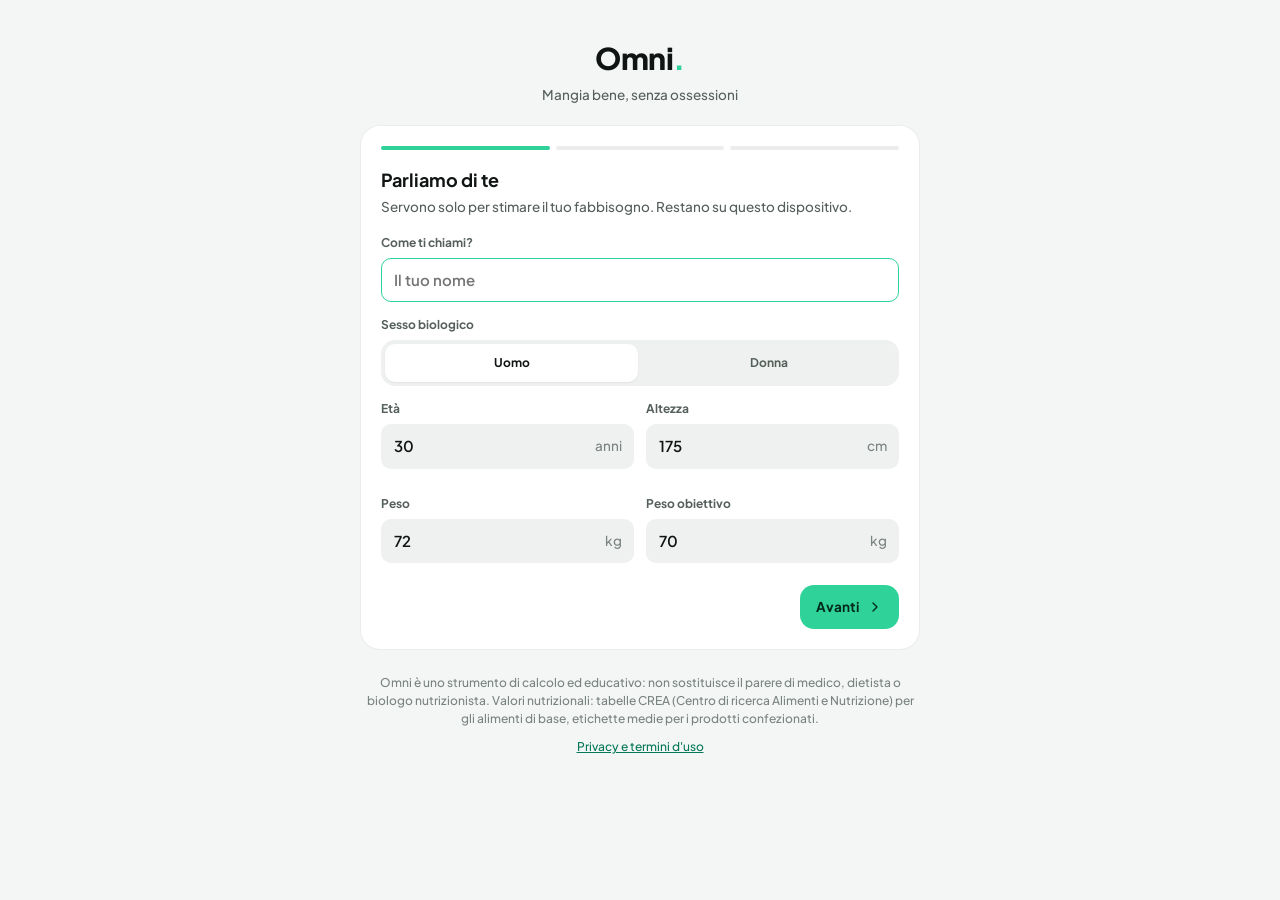
==== commit 5c0f4c28: "Add files via upload" ====
--- a/index.html
+++ b/index.html
@@ -4,8 +4,8 @@
 <meta charset="utf-8">
 <meta name="viewport" content="width=device-width, initial-scale=1, viewport-fit=cover">
 <meta name="description" content="Piano al grammo, scambi equivalenti e spesa. Flessibile, mai ossessivo.">
-<meta name="theme-color" content="#f5f6f4" media="(prefers-color-scheme: light)">
-<meta name="theme-color" content="#0c100f" media="(prefers-color-scheme: dark)">
+<meta name="theme-color" content="#f4f6f5" media="(prefers-color-scheme: light)">
+<meta name="theme-color" content="#000000" media="(prefers-color-scheme: dark)">
 <meta name="apple-mobile-web-app-capable" content="yes">
 <meta name="mobile-web-app-capable" content="yes">
 <meta name="apple-mobile-web-app-status-bar-style" content="default">
@@ -25,6 +25,7 @@
   </div>
   <div class="brand" id="brand" aria-label="Omni">Omni<span class="dot">.</span></div>
   <div class="header-right">
+    <button class="icon-btn theme-btn" id="hdr-theme" data-action="toggle-theme" aria-label="Cambia tema"></button>
     <button class="avatar-btn" id="hdr-avatar" data-action="go" data-tab="profilo" aria-label="Apri il profilo">OM</button>
   </div>
 </header>
--- a/css/app.css
+++ b/css/app.css
@@ -14,37 +14,37 @@
 
 /* ---------- Token: tema chiaro (base) ---------- */
 :root {
-  --bg: #f5f6f4;
+  --bg: #f4f6f5;
   --surface: #ffffff;
-  --surface-2: #f0f2ef;
-  --surface-3: #e5e8e4;
-  --text: #121714;
-  --text-2: #56605a;
-  --text-3: #7c857f;
-  --border: rgba(18, 23, 20, 0.08);
-  --border-strong: rgba(18, 23, 20, 0.16);
-
-  --brand: #0f766e;
-  --brand-hover: #0d6961;
-  --brand-ink: #ffffff;
-  --brand-soft: rgba(15, 118, 110, 0.1);
-  --brand-text: #0f766e;
+  --surface-2: #eef1ef;
+  --surface-3: #e2e6e3;
+  --text: #101413;
+  --text-2: #56605b;
+  --text-3: #7a847f;
+  --border: rgba(16, 20, 19, 0.08);
+  --border-strong: rgba(16, 20, 19, 0.16);
 
   --pro: #2563eb;
-  --cho: #b7700a;
-  --fat: #be3175;
+  --cho: #d9700a;
+  --fat: #db2777;
   --veg: #3d8b47;
   --ok: #15803d;
   --ok-soft: rgba(21, 128, 61, 0.1);
   --danger: #c62828;
   --danger-soft: rgba(198, 40, 40, 0.09);
   --calm: #6d5bd0;
-  --calm-soft: rgba(109, 91, 208, 0.09);
-
-  --track: rgba(18, 23, 20, 0.08);
+  --calm-soft: rgba(109, 91, 208, 0.1);
+
+  --track: rgba(16, 20, 19, 0.08);
   --overlay: rgba(10, 14, 12, 0.45);
-  --shadow-sm: 0 1px 2px rgba(18, 23, 20, 0.06);
-  --shadow-lg: 0 18px 48px rgba(18, 23, 20, 0.16);
+  --shadow-sm: 0 1px 2px rgba(16, 20, 19, 0.06);
+  --shadow-lg: 0 18px 48px rgba(16, 20, 19, 0.16);
+    --brand: #2fd39a;
+  --brand-hover: #25c08b;
+  --brand-ink: #03291d;
+  --brand-text: #047857;
+  --brand-soft: rgba(47,211,154, 0.12);
+  --brand-glow: rgba(47,211,154, 0.35);
 
   --fs-xs: 12px;
   --fs-sm: 13.5px;
@@ -63,70 +63,178 @@
   color-scheme: light;
 }
 
-/* ---------- Token: tema scuro ---------- */
+/* ---------- Token: tema scuro (nero vero, ideale sugli schermi OLED) ---------- */
 @media (prefers-color-scheme: dark) {
   :root:not([data-theme="light"]) {
-    --bg: #0c100f;
-    --surface: #141918;
-    --surface-2: #1b2120;
-    --surface-3: #252c2a;
-    --text: #edf1ef;
-    --text-2: #a1aba6;
-    --text-3: #7d8782;
+    --bg: #000000;
+    --surface: #101312;
+    --surface-2: #1a1f1d;
+    --surface-3: #262c2a;
+    --text: #f3f6f5;
+    --text-2: #9ca7a2;
+    --text-3: #75807b;
     --border: rgba(255, 255, 255, 0.07);
     --border-strong: rgba(255, 255, 255, 0.15);
-    --brand: #45c4a8;
-    --brand-hover: #5bd0b6;
-    --brand-ink: #04211b;
-    --brand-soft: rgba(69, 196, 168, 0.13);
-    --brand-text: #6fd6be;
-    --pro: #74a9ff;
-    --cho: #f0b450;
-    --fat: #f285b8;
-    --veg: #7cc68a;
-    --ok: #5ad48a;
-    --ok-soft: rgba(90, 212, 138, 0.12);
-    --danger: #f47c7c;
-    --danger-soft: rgba(244, 124, 124, 0.12);
-    --calm: #a99bf5;
-    --calm-soft: rgba(169, 155, 245, 0.12);
-    --track: rgba(255, 255, 255, 0.08);
-    --overlay: rgba(0, 0, 0, 0.6);
-    --shadow-sm: 0 1px 2px rgba(0, 0, 0, 0.3);
-    --shadow-lg: 0 18px 48px rgba(0, 0, 0, 0.55);
+    --pro: #4c9dff;
+    --cho: #ffa63d;
+    --fat: #ff5ea8;
+    --veg: #7cd68a;
+    --ok: #4ade80;
+    --ok-soft: rgba(74, 222, 128, 0.12);
+    --danger: #f87171;
+    --danger-soft: rgba(248, 113, 113, 0.12);
+    --calm: #b4a6ff;
+    --calm-soft: rgba(180, 166, 255, 0.13);
+    --track: rgba(255, 255, 255, 0.09);
+    --overlay: rgba(0, 0, 0, 0.65);
+    --shadow-sm: 0 1px 2px rgba(0, 0, 0, 0.4);
+    --shadow-lg: 0 18px 48px rgba(0, 0, 0, 0.6);
     color-scheme: dark;
+    --brand: #33e6a6;
+    --brand-hover: #5aeebb;
+    --brand-ink: #00261a;
+    --brand-text: #4ff0b6;
+    --brand-soft: rgba(51,230,166, 0.14);
+    --brand-glow: rgba(51,230,166, 0.35);
   }
 }
 :root[data-theme="dark"] {
-  --bg: #0c100f;
-  --surface: #141918;
-  --surface-2: #1b2120;
-  --surface-3: #252c2a;
-  --text: #edf1ef;
-  --text-2: #a1aba6;
-  --text-3: #7d8782;
+  --bg: #000000;
+  --surface: #101312;
+  --surface-2: #1a1f1d;
+  --surface-3: #262c2a;
+  --text: #f3f6f5;
+  --text-2: #9ca7a2;
+  --text-3: #75807b;
   --border: rgba(255, 255, 255, 0.07);
   --border-strong: rgba(255, 255, 255, 0.15);
-  --brand: #45c4a8;
-  --brand-hover: #5bd0b6;
-  --brand-ink: #04211b;
-  --brand-soft: rgba(69, 196, 168, 0.13);
-  --brand-text: #6fd6be;
-  --pro: #74a9ff;
-  --cho: #f0b450;
-  --fat: #f285b8;
-  --veg: #7cc68a;
-  --ok: #5ad48a;
-  --ok-soft: rgba(90, 212, 138, 0.12);
-  --danger: #f47c7c;
-  --danger-soft: rgba(244, 124, 124, 0.12);
-  --calm: #a99bf5;
-  --calm-soft: rgba(169, 155, 245, 0.12);
-  --track: rgba(255, 255, 255, 0.08);
-  --overlay: rgba(0, 0, 0, 0.6);
-  --shadow-sm: 0 1px 2px rgba(0, 0, 0, 0.3);
-  --shadow-lg: 0 18px 48px rgba(0, 0, 0, 0.55);
+  --pro: #4c9dff;
+  --cho: #ffa63d;
+  --fat: #ff5ea8;
+  --veg: #7cd68a;
+  --ok: #4ade80;
+  --ok-soft: rgba(74, 222, 128, 0.12);
+  --danger: #f87171;
+  --danger-soft: rgba(248, 113, 113, 0.12);
+  --calm: #b4a6ff;
+  --calm-soft: rgba(180, 166, 255, 0.13);
+  --track: rgba(255, 255, 255, 0.09);
+  --overlay: rgba(0, 0, 0, 0.65);
+  --shadow-sm: 0 1px 2px rgba(0, 0, 0, 0.4);
+  --shadow-lg: 0 18px 48px rgba(0, 0, 0, 0.6);
   color-scheme: dark;
+  --brand: #33e6a6;
+  --brand-hover: #5aeebb;
+  --brand-ink: #00261a;
+  --brand-text: #4ff0b6;
+  --brand-soft: rgba(51,230,166, 0.14);
+  --brand-glow: rgba(51,230,166, 0.35);
+}
+
+/* ---------- Colore d'accento a scelta (Profilo) ---------- */
+:root[data-accent="lime"] {
+  --brand: #b8ea2a;
+  --brand-hover: #a9dc1c;
+  --brand-ink: #1b2600;
+  --brand-text: #4d7c0f;
+  --brand-soft: rgba(132,204,22, 0.12);
+  --brand-glow: rgba(132,204,22, 0.35);
+}
+@media (prefers-color-scheme: dark) {
+  :root[data-accent="lime"]:not([data-theme="light"]) {
+    --brand: #c4f23a;
+    --brand-hover: #d2f760;
+    --brand-ink: #1b2600;
+    --brand-text: #cdf55a;
+    --brand-soft: rgba(196,242,58, 0.14);
+    --brand-glow: rgba(196,242,58, 0.35);
+  }
+}
+:root[data-theme="dark"][data-accent="lime"] {
+  --brand: #c4f23a;
+  --brand-hover: #d2f760;
+  --brand-ink: #1b2600;
+  --brand-text: #cdf55a;
+  --brand-soft: rgba(196,242,58, 0.14);
+  --brand-glow: rgba(196,242,58, 0.35);
+}
+:root[data-accent="blu"] {
+  --brand: #2563eb;
+  --brand-hover: #1d4ed8;
+  --brand-ink: #ffffff;
+  --brand-text: #1d4ed8;
+  --brand-soft: rgba(37,99,235, 0.12);
+  --brand-glow: rgba(37,99,235, 0.35);
+}
+@media (prefers-color-scheme: dark) {
+  :root[data-accent="blu"]:not([data-theme="light"]) {
+    --brand: #4c9dff;
+    --brand-hover: #73b3ff;
+    --brand-ink: #00183a;
+    --brand-text: #74b3ff;
+    --brand-soft: rgba(76,157,255, 0.14);
+    --brand-glow: rgba(76,157,255, 0.35);
+  }
+}
+:root[data-theme="dark"][data-accent="blu"] {
+  --brand: #4c9dff;
+  --brand-hover: #73b3ff;
+  --brand-ink: #00183a;
+  --brand-text: #74b3ff;
+  --brand-soft: rgba(76,157,255, 0.14);
+  --brand-glow: rgba(76,157,255, 0.35);
+}
+:root[data-accent="arancio"] {
+  --brand: #fb8a3c;
+  --brand-hover: #f97316;
+  --brand-ink: #2a1200;
+  --brand-text: #c2410c;
+  --brand-soft: rgba(249,115,22, 0.12);
+  --brand-glow: rgba(249,115,22, 0.35);
+}
+@media (prefers-color-scheme: dark) {
+  :root[data-accent="arancio"]:not([data-theme="light"]) {
+    --brand: #ff8a3d;
+    --brand-hover: #ffa266;
+    --brand-ink: #2a1200;
+    --brand-text: #ffa066;
+    --brand-soft: rgba(255,138,61, 0.14);
+    --brand-glow: rgba(255,138,61, 0.35);
+  }
+}
+:root[data-theme="dark"][data-accent="arancio"] {
+  --brand: #ff8a3d;
+  --brand-hover: #ffa266;
+  --brand-ink: #2a1200;
+  --brand-text: #ffa066;
+  --brand-soft: rgba(255,138,61, 0.14);
+  --brand-glow: rgba(255,138,61, 0.35);
+}
+:root[data-accent="viola"] {
+  --brand: #7c3aed;
+  --brand-hover: #6d28d9;
+  --brand-ink: #ffffff;
+  --brand-text: #6d28d9;
+  --brand-soft: rgba(124,58,237, 0.12);
+  --brand-glow: rgba(124,58,237, 0.35);
+}
+@media (prefers-color-scheme: dark) {
+  :root[data-accent="viola"]:not([data-theme="light"]) {
+    --brand: #a78bfa;
+    --brand-hover: #bba5fc;
+    --brand-ink: #1c0f3d;
+    --brand-text: #c4b5fd;
+    --brand-soft: rgba(167,139,250, 0.14);
+    --brand-glow: rgba(167,139,250, 0.35);
+  }
+}
+:root[data-theme="dark"][data-accent="viola"] {
+  --brand: #a78bfa;
+  --brand-hover: #bba5fc;
+  --brand-ink: #1c0f3d;
+  --brand-text: #c4b5fd;
+  --brand-soft: rgba(167,139,250, 0.14);
+  --brand-glow: rgba(167,139,250, 0.35);
 }
 
 /* ---------- Base ---------- */
@@ -188,7 +296,9 @@
   color: var(--text); display: inline-flex; align-items: baseline;
 }
 .brand .dot { color: var(--brand); }
-.header-right { display: flex; justify-content: flex-end; }
+.header-right { display: flex; justify-content: flex-end; align-items: center; gap: 8px; }
+.header-right .theme-btn { width: 38px; height: 38px; border-radius: 50%; background: var(--surface-2); color: var(--text); }
+.header-right .theme-btn:hover { background: var(--surface-3); }
 .avatar-btn {
   width: 38px; height: 38px; border-radius: 50%;
   background: var(--brand-soft); color: var(--brand-text);
@@ -360,10 +470,27 @@
 .day i { width: 5px; height: 5px; border-radius: 50%; background: transparent; }
 .day.logged i { background: var(--brand); }
 .day.today small { color: var(--brand-text); }
-.day[aria-current="date"] { background: var(--text); border-color: var(--text); }
-.day[aria-current="date"] small, .day[aria-current="date"] b { color: var(--surface); }
-.day[aria-current="date"].logged i { background: var(--surface); }
+.day[aria-current="date"] { background: var(--brand); border-color: var(--brand); }
+.day[aria-current="date"] small, .day[aria-current="date"] b { color: var(--brand-ink); }
+.day[aria-current="date"].logged i { background: var(--brand-ink); }
 .day.future { opacity: 0.6; }
+
+/* ---------- Oggi: saluto (solo mobile, su desktop è nell'header) ---------- */
+.today-greet { display: none; margin: 2px 0 12px; }
+.today-greet h1 { font-size: 24px; font-weight: 800; letter-spacing: -0.5px; line-height: 1.2; }
+.today-greet small { display: block; font-size: var(--fs-sm); font-weight: 600; color: var(--text-2); margin-top: 2px; }
+@media (max-width: 820px) { .today-greet { display: block; } }
+
+/* ---------- Oggi: banner installazione ---------- */
+.install {
+  display: flex; gap: 12px; align-items: flex-start;
+  padding: 14px 12px 14px 16px; border-radius: var(--r-lg);
+  background: var(--surface); border: 1px solid var(--border-strong); margin-bottom: 16px;
+}
+.install .ic-wrap { width: 38px; height: 38px; border-radius: 12px; background: var(--brand); color: var(--brand-ink); display: inline-flex; align-items: center; justify-content: center; flex-shrink: 0; }
+.install b { display: block; font-size: var(--fs-sm); }
+.install p { font-size: var(--fs-sm); color: var(--text-2); }
+.install .btn { margin-top: 8px; }
 
 /* ---------- Oggi: nota del coach ---------- */
 .coach {
@@ -469,7 +596,7 @@
   height: 56px; padding: 0 20px 0 16px; border-radius: 999px;
   background: var(--brand); color: var(--brand-ink);
   display: inline-flex; align-items: center; gap: 8px; font-weight: 700;
-  box-shadow: var(--shadow-lg);
+  box-shadow: 0 10px 28px var(--brand-glow);
 }
 .fab:hover { background: var(--brand-hover); }
 @media (max-width: 820px) {
@@ -686,6 +813,12 @@
 .guide p { font-size: var(--fs-sm); color: var(--text-2); }
 .disclaimer { font-size: var(--fs-xs); color: var(--text-3); text-align: center; max-width: 560px; margin: 24px auto 0; }
 
+.swatches { display: flex; gap: 8px; flex-wrap: wrap; }
+.swatch { width: 34px; height: 34px; border-radius: 50%; border: 3px solid var(--surface); box-shadow: 0 0 0 1px var(--border-strong); display: inline-flex; align-items: center; justify-content: center; color: #10140f; }
+.swatch[aria-pressed="true"] { box-shadow: 0 0 0 2px var(--text); }
+.swatch .ic { width: 16px; height: 16px; }
+.legal-links { display: flex; justify-content: center; gap: 16px; margin-top: 10px; font-size: var(--fs-xs); }
+
 /* ---------- Wizard ---------- */
 .wizard { position: fixed; inset: 0; z-index: 120; background: var(--bg); overflow-y: auto; padding: 24px 16px 40px; }
 .wizard-card { max-width: 560px; margin: 0 auto; }
